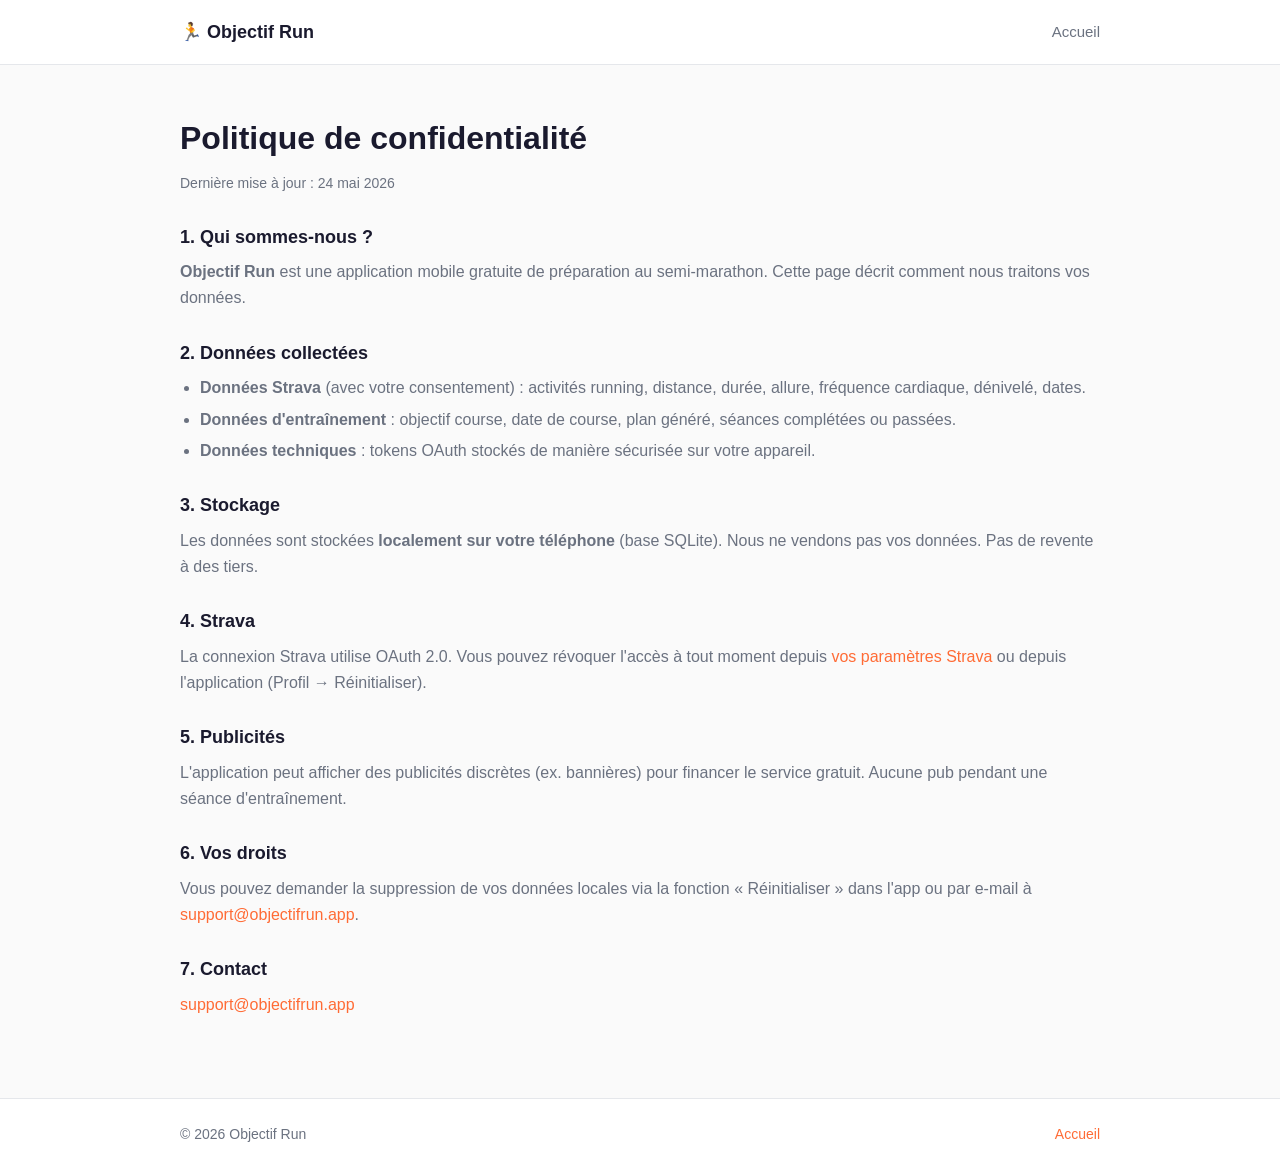
==== privacy.html @ 97374e9e "Site Objectif Run — accueil et politique de confidentialité Co-authored-by: Cursor <cursoragent@curs" ====
<!DOCTYPE html>
<html lang="fr">
<head>
  <meta charset="UTF-8" />
  <meta name="viewport" content="width=device-width, initial-scale=1" />
  <meta name="description" content="Politique de confidentialité — Objectif Run" />
  <title>Confidentialité — Objectif Run</title>
  <link rel="stylesheet" href="styles.css" />
</head>
<body>
  <header class="header">
    <div class="container header-inner">
      <a href="index.html" class="logo">🏃 Objectif Run</a>
      <nav>
        <a href="index.html">Accueil</a>
      </nav>
    </div>
  </header>

  <main class="legal">
    <div class="container">
      <h1>Politique de confidentialité</h1>
      <p class="updated">Dernière mise à jour : 24 mai 2026</p>

      <h2>1. Qui sommes-nous ?</h2>
      <p>
        <strong>Objectif Run</strong> est une application mobile gratuite de préparation au semi-marathon.
        Cette page décrit comment nous traitons vos données.
      </p>

      <h2>2. Données collectées</h2>
      <ul>
        <li><strong>Données Strava</strong> (avec votre consentement) : activités running, distance, durée, allure, fréquence cardiaque, dénivelé, dates.</li>
        <li><strong>Données d'entraînement</strong> : objectif course, date de course, plan généré, séances complétées ou passées.</li>
        <li><strong>Données techniques</strong> : tokens OAuth stockés de manière sécurisée sur votre appareil.</li>
      </ul>

      <h2>3. Stockage</h2>
      <p>
        Les données sont stockées <strong>localement sur votre téléphone</strong> (base SQLite).
        Nous ne vendons pas vos données. Pas de revente à des tiers.
      </p>

      <h2>4. Strava</h2>
      <p>
        La connexion Strava utilise OAuth 2.0. Vous pouvez révoquer l'accès à tout moment depuis
        <a href="https://www.strava.com/settings/apps" target="_blank" rel="noopener">vos paramètres Strava</a>
        ou depuis l'application (Profil → Réinitialiser).
      </p>

      <h2>5. Publicités</h2>
      <p>
        L'application peut afficher des publicités discrètes (ex. bannières) pour financer le service gratuit.
        Aucune pub pendant une séance d'entraînement.
      </p>

      <h2>6. Vos droits</h2>
      <p>
        Vous pouvez demander la suppression de vos données locales via la fonction « Réinitialiser » dans l'app
        ou par e-mail à <a href="mailto:support@objectifrun.app">support@objectifrun.app</a>.
      </p>

      <h2>7. Contact</h2>
      <p>
        <a href="mailto:support@objectifrun.app">support@objectifrun.app</a>
      </p>
    </div>
  </main>

  <footer class="footer">
    <div class="container footer-inner">
      <p>© 2026 Objectif Run</p>
      <a href="index.html">Accueil</a>
    </div>
  </footer>
</body>
</html>
---- styles.css ----
:root {
  --primary: #ff6b35;
  --primary-dark: #e85a24;
  --text: #1a1a2e;
  --text-muted: #6b7280;
  --bg: #fafafa;
  --card: #ffffff;
  --border: #e5e7eb;
}

* {
  box-sizing: border-box;
  margin: 0;
  padding: 0;
}

body {
  font-family: -apple-system, BlinkMacSystemFont, "Segoe UI", Roboto, Helvetica, Arial, sans-serif;
  color: var(--text);
  background: var(--bg);
  line-height: 1.6;
}

a {
  color: var(--primary);
  text-decoration: none;
}

a:hover {
  text-decoration: underline;
}

.container {
  max-width: 960px;
  margin: 0 auto;
  padding: 0 1.25rem;
}

.header {
  background: var(--card);
  border-bottom: 1px solid var(--border);
  position: sticky;
  top: 0;
  z-index: 10;
}

.header-inner {
  display: flex;
  align-items: center;
  justify-content: space-between;
  min-height: 64px;
}

.logo {
  font-weight: 700;
  font-size: 1.125rem;
  color: var(--text);
  text-decoration: none;
}

nav a {
  margin-left: 1.25rem;
  color: var(--text-muted);
  font-size: 0.9375rem;
}

nav a:hover {
  color: var(--primary);
}

.hero {
  background: linear-gradient(160deg, #fff5f0 0%, var(--bg) 50%);
  padding: 4rem 0 5rem;
}

.hero-inner {
  max-width: 640px;
}

.badge {
  display: inline-block;
  background: rgba(255, 107, 53, 0.12);
  color: var(--primary-dark);
  font-size: 0.8125rem;
  font-weight: 600;
  padding: 0.35rem 0.75rem;
  border-radius: 999px;
  margin-bottom: 1rem;
}

.hero h1 {
  font-size: clamp(2rem, 5vw, 2.75rem);
  line-height: 1.15;
  margin-bottom: 1rem;
}

.lead {
  font-size: 1.125rem;
  color: var(--text-muted);
  margin-bottom: 1.5rem;
}

.features {
  list-style: none;
  display: grid;
  grid-template-columns: repeat(auto-fit, minmax(140px, 1fr));
  gap: 0.75rem;
  margin-bottom: 1.5rem;
}

.features li {
  background: var(--card);
  border: 1px solid var(--border);
  border-radius: 10px;
  padding: 0.75rem 1rem;
  font-size: 0.9375rem;
  font-weight: 500;
}

.soon {
  font-size: 0.875rem;
  color: var(--text-muted);
}

.section {
  padding: 3.5rem 0;
}

.section-muted {
  background: var(--card);
  border-top: 1px solid var(--border);
}

.section h2 {
  font-size: 1.5rem;
  margin-bottom: 1.5rem;
}

.steps {
  display: grid;
  grid-template-columns: repeat(auto-fit, minmax(240px, 1fr));
  gap: 1.25rem;
}

.step {
  background: var(--card);
  border: 1px solid var(--border);
  border-radius: 16px;
  padding: 1.5rem;
}

.step-num {
  display: inline-flex;
  align-items: center;
  justify-content: center;
  width: 2rem;
  height: 2rem;
  background: var(--primary);
  color: white;
  font-weight: 700;
  border-radius: 50%;
  font-size: 0.875rem;
  margin-bottom: 0.75rem;
}

.step h3 {
  font-size: 1.0625rem;
  margin-bottom: 0.35rem;
}

.step p {
  font-size: 0.9375rem;
  color: var(--text-muted);
}

.small {
  font-size: 0.8125rem;
  color: var(--text-muted);
  margin-top: 1rem;
}

.legal {
  padding: 3rem 0 4rem;
}

.legal h1 {
  font-size: 2rem;
  margin-bottom: 0.5rem;
}

.updated {
  color: var(--text-muted);
  font-size: 0.875rem;
  margin-bottom: 2rem;
}

.legal h2 {
  font-size: 1.125rem;
  margin: 1.75rem 0 0.5rem;
}

.legal p,
.legal ul {
  margin-bottom: 1rem;
  color: var(--text-muted);
}

.legal ul {
  padding-left: 1.25rem;
}

.legal li {
  margin-bottom: 0.35rem;
}

.footer {
  border-top: 1px solid var(--border);
  padding: 1.5rem 0;
  background: var(--card);
}

.footer-inner {
  display: flex;
  justify-content: space-between;
  align-items: center;
  font-size: 0.875rem;
  color: var(--text-muted);
}
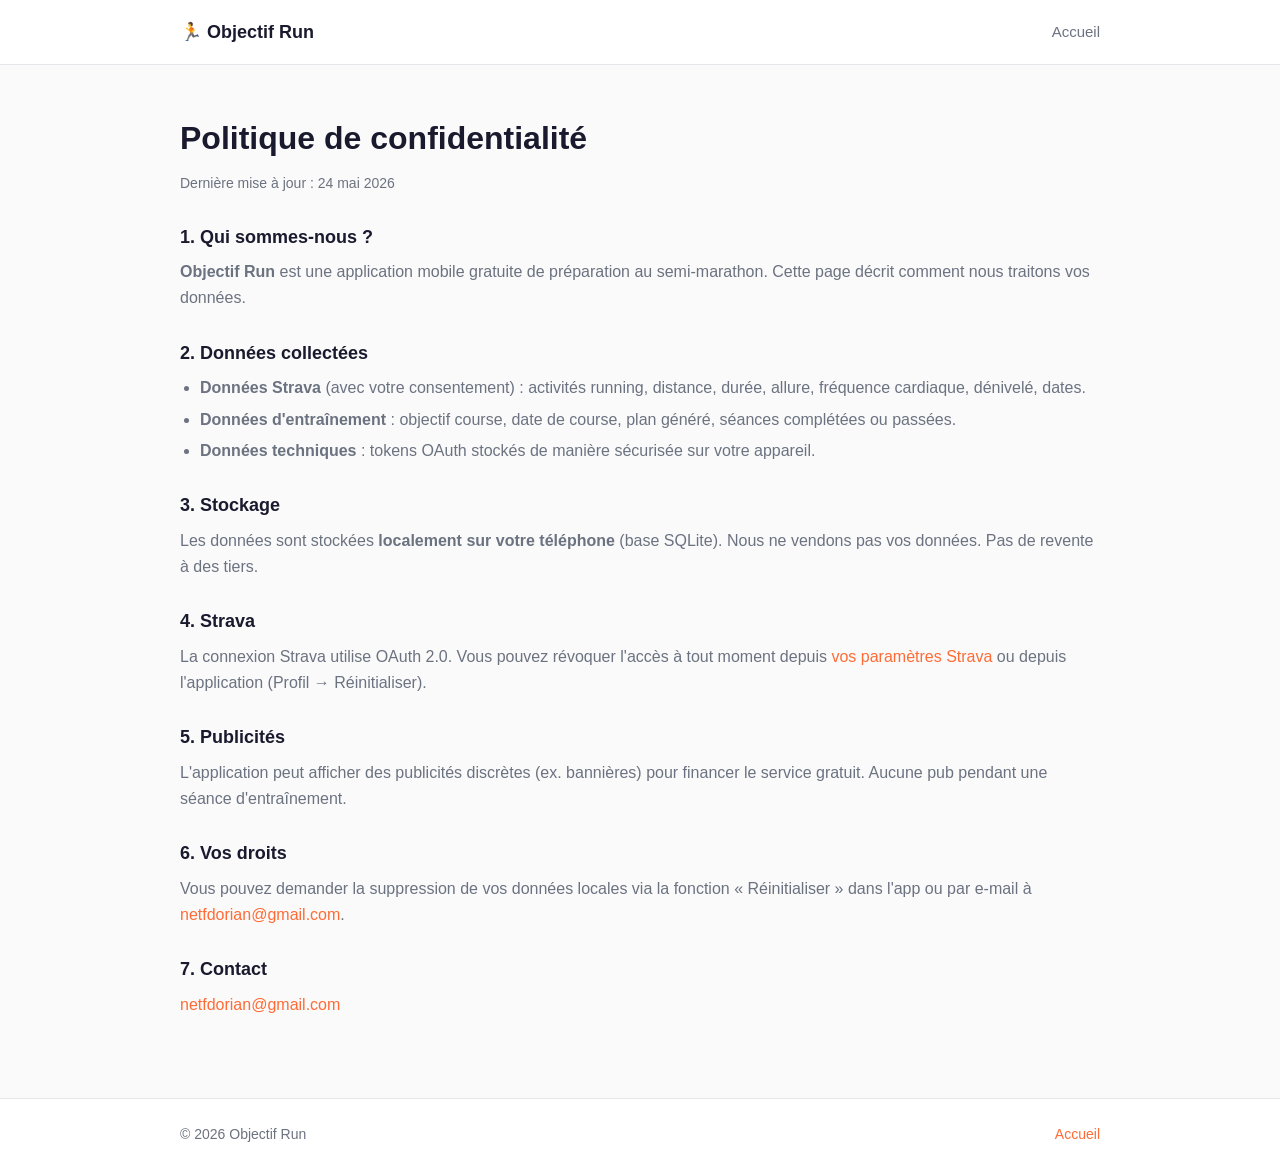
==== commit bb19bc77: "Mise à jour e-mail contact: netfdorian@gmail.com Co-authored-by: Cursor <cursoragent@cursor.com>" ====
--- a/privacy.html
+++ b/privacy.html
@@ -57,12 +57,12 @@
       <h2>6. Vos droits</h2>
       <p>
         Vous pouvez demander la suppression de vos données locales via la fonction « Réinitialiser » dans l'app
-        ou par e-mail à <a href="mailto:support@objectifrun.app">support@objectifrun.app</a>.
+        ou par e-mail à <a href="mailto:netfdorian@gmail.com">netfdorian@gmail.com</a>.
       </p>
 
       <h2>7. Contact</h2>
       <p>
-        <a href="mailto:support@objectifrun.app">support@objectifrun.app</a>
+        <a href="mailto:netfdorian@gmail.com">netfdorian@gmail.com</a>
       </p>
     </div>
   </main>
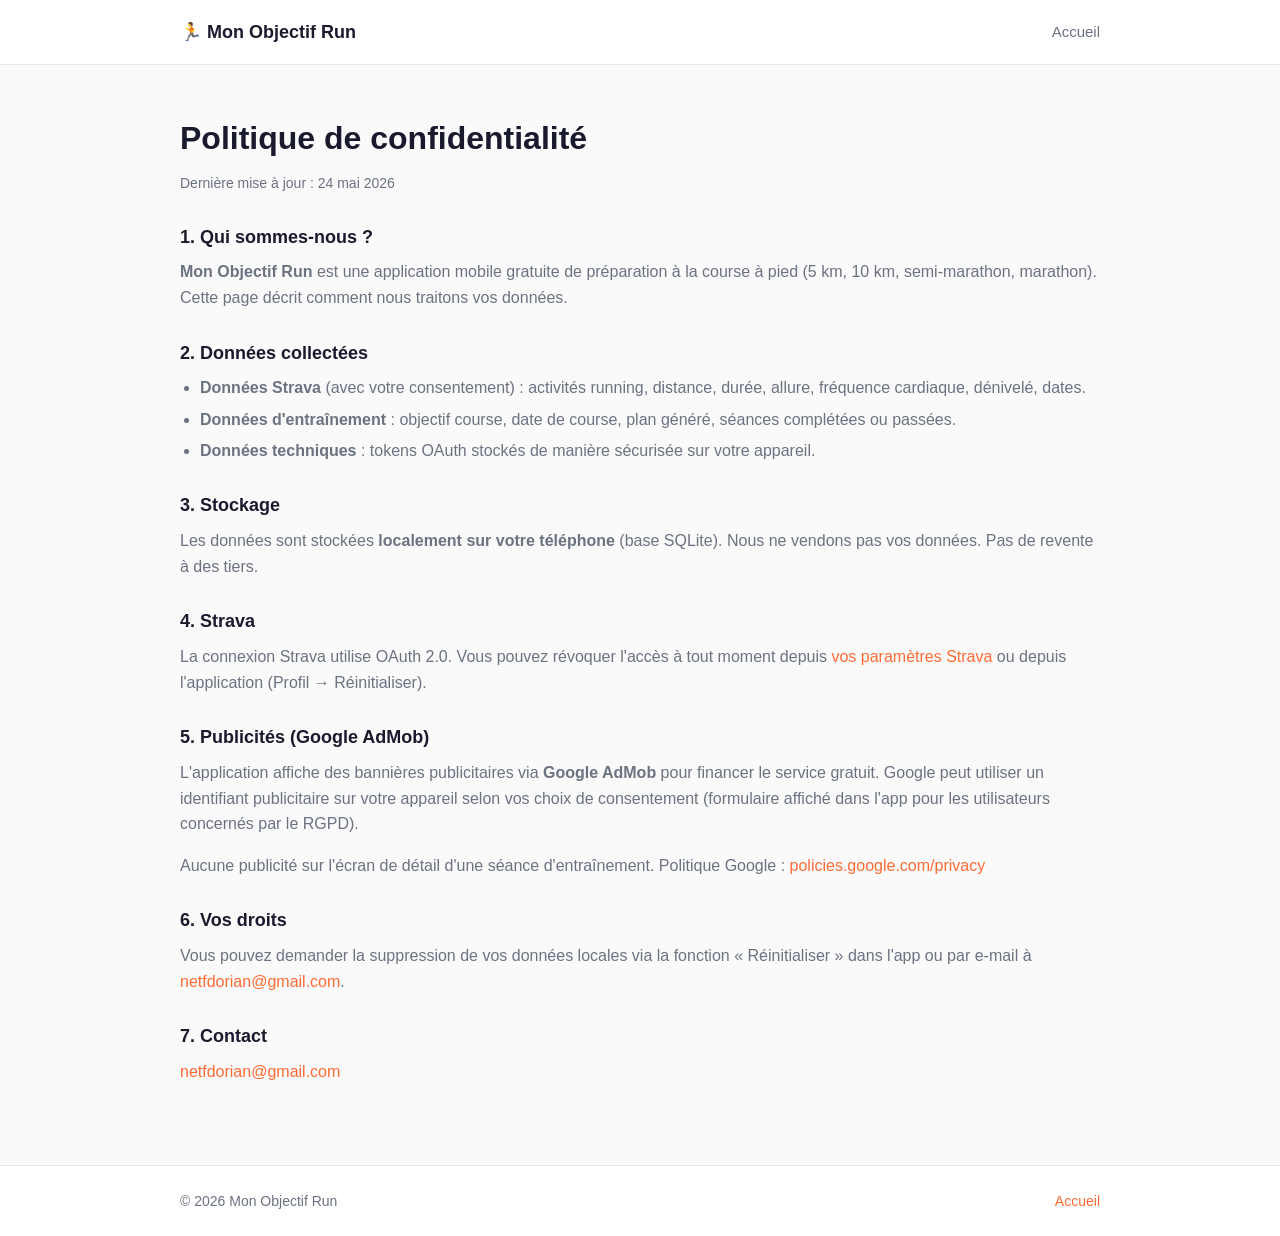
==== commit d19d1607: "Add Strava OAuth bounce page + sync site content" ====
--- a/privacy.html
+++ b/privacy.html
@@ -3,14 +3,14 @@
 <head>
   <meta charset="UTF-8" />
   <meta name="viewport" content="width=device-width, initial-scale=1" />
-  <meta name="description" content="Politique de confidentialité — Objectif Run" />
-  <title>Confidentialité — Objectif Run</title>
+  <meta name="description" content="Politique de confidentialité — Mon Objectif Run" />
+  <title>Confidentialité — Mon Objectif Run</title>
   <link rel="stylesheet" href="styles.css" />
 </head>
 <body>
   <header class="header">
     <div class="container header-inner">
-      <a href="index.html" class="logo">🏃 Objectif Run</a>
+      <a href="index.html" class="logo">🏃 Mon Objectif Run</a>
       <nav>
         <a href="index.html">Accueil</a>
       </nav>
@@ -24,7 +24,7 @@
 
       <h2>1. Qui sommes-nous ?</h2>
       <p>
-        <strong>Objectif Run</strong> est une application mobile gratuite de préparation au semi-marathon.
+        <strong>Mon Objectif Run</strong> est une application mobile gratuite de préparation à la course à pied (5 km, 10 km, semi-marathon, marathon).
         Cette page décrit comment nous traitons vos données.
       </p>
 
@@ -48,10 +48,15 @@
         ou depuis l'application (Profil → Réinitialiser).
       </p>
 
-      <h2>5. Publicités</h2>
+      <h2>5. Publicités (Google AdMob)</h2>
       <p>
-        L'application peut afficher des publicités discrètes (ex. bannières) pour financer le service gratuit.
-        Aucune pub pendant une séance d'entraînement.
+        L'application affiche des bannières publicitaires via <strong>Google AdMob</strong> pour financer le service gratuit.
+        Google peut utiliser un identifiant publicitaire sur votre appareil selon vos choix de consentement (formulaire affiché
+        dans l'app pour les utilisateurs concernés par le RGPD).
+      </p>
+      <p>
+        Aucune publicité sur l'écran de détail d'une séance d'entraînement.
+        Politique Google : <a href="https://policies.google.com/privacy" target="_blank" rel="noopener">policies.google.com/privacy</a>
       </p>
 
       <h2>6. Vos droits</h2>
@@ -69,7 +74,7 @@
 
   <footer class="footer">
     <div class="container footer-inner">
-      <p>© 2026 Objectif Run</p>
+      <p>© 2026 Mon Objectif Run</p>
       <a href="index.html">Accueil</a>
     </div>
   </footer>
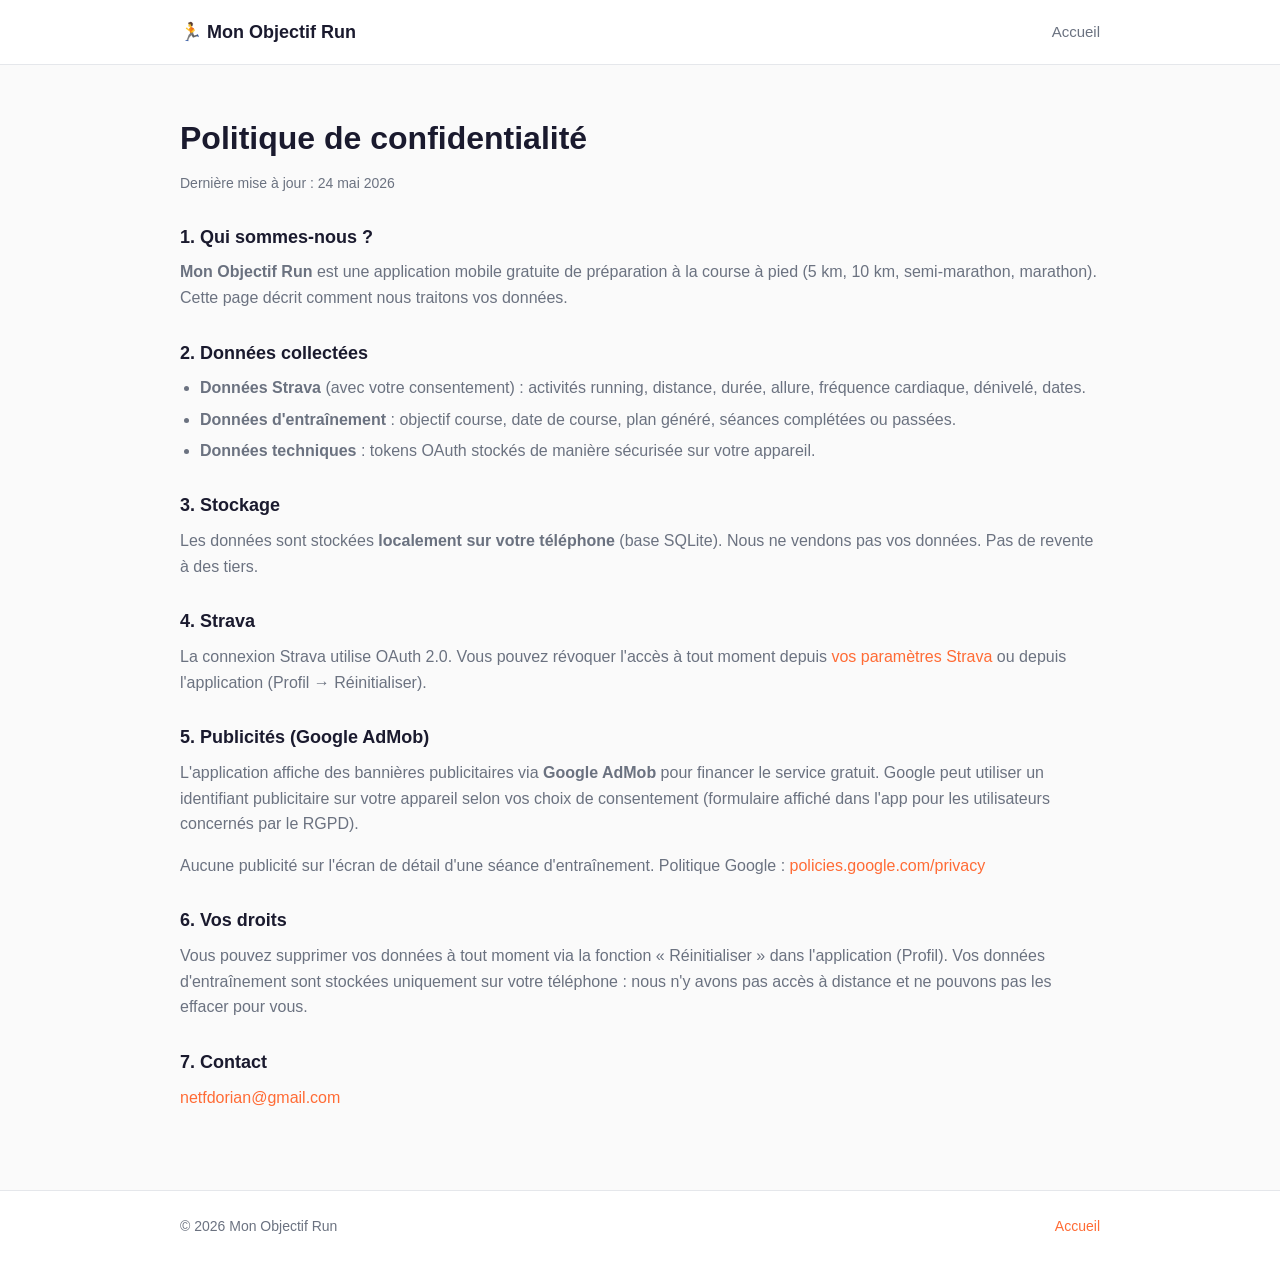
==== commit 56bf54e0: "Privacy: droits utilisateur sans contact email (donnees locales)." ====
--- a/privacy.html
+++ b/privacy.html
@@ -61,8 +61,9 @@
 
       <h2>6. Vos droits</h2>
       <p>
-        Vous pouvez demander la suppression de vos données locales via la fonction « Réinitialiser » dans l'app
-        ou par e-mail à <a href="mailto:netfdorian@gmail.com">netfdorian@gmail.com</a>.
+        Vous pouvez supprimer vos données à tout moment via la fonction « Réinitialiser » dans l'application
+        (Profil). Vos données d'entraînement sont stockées uniquement sur votre téléphone : nous n'y avons pas
+        accès à distance et ne pouvons pas les effacer pour vous.
       </p>
 
       <h2>7. Contact</h2>
